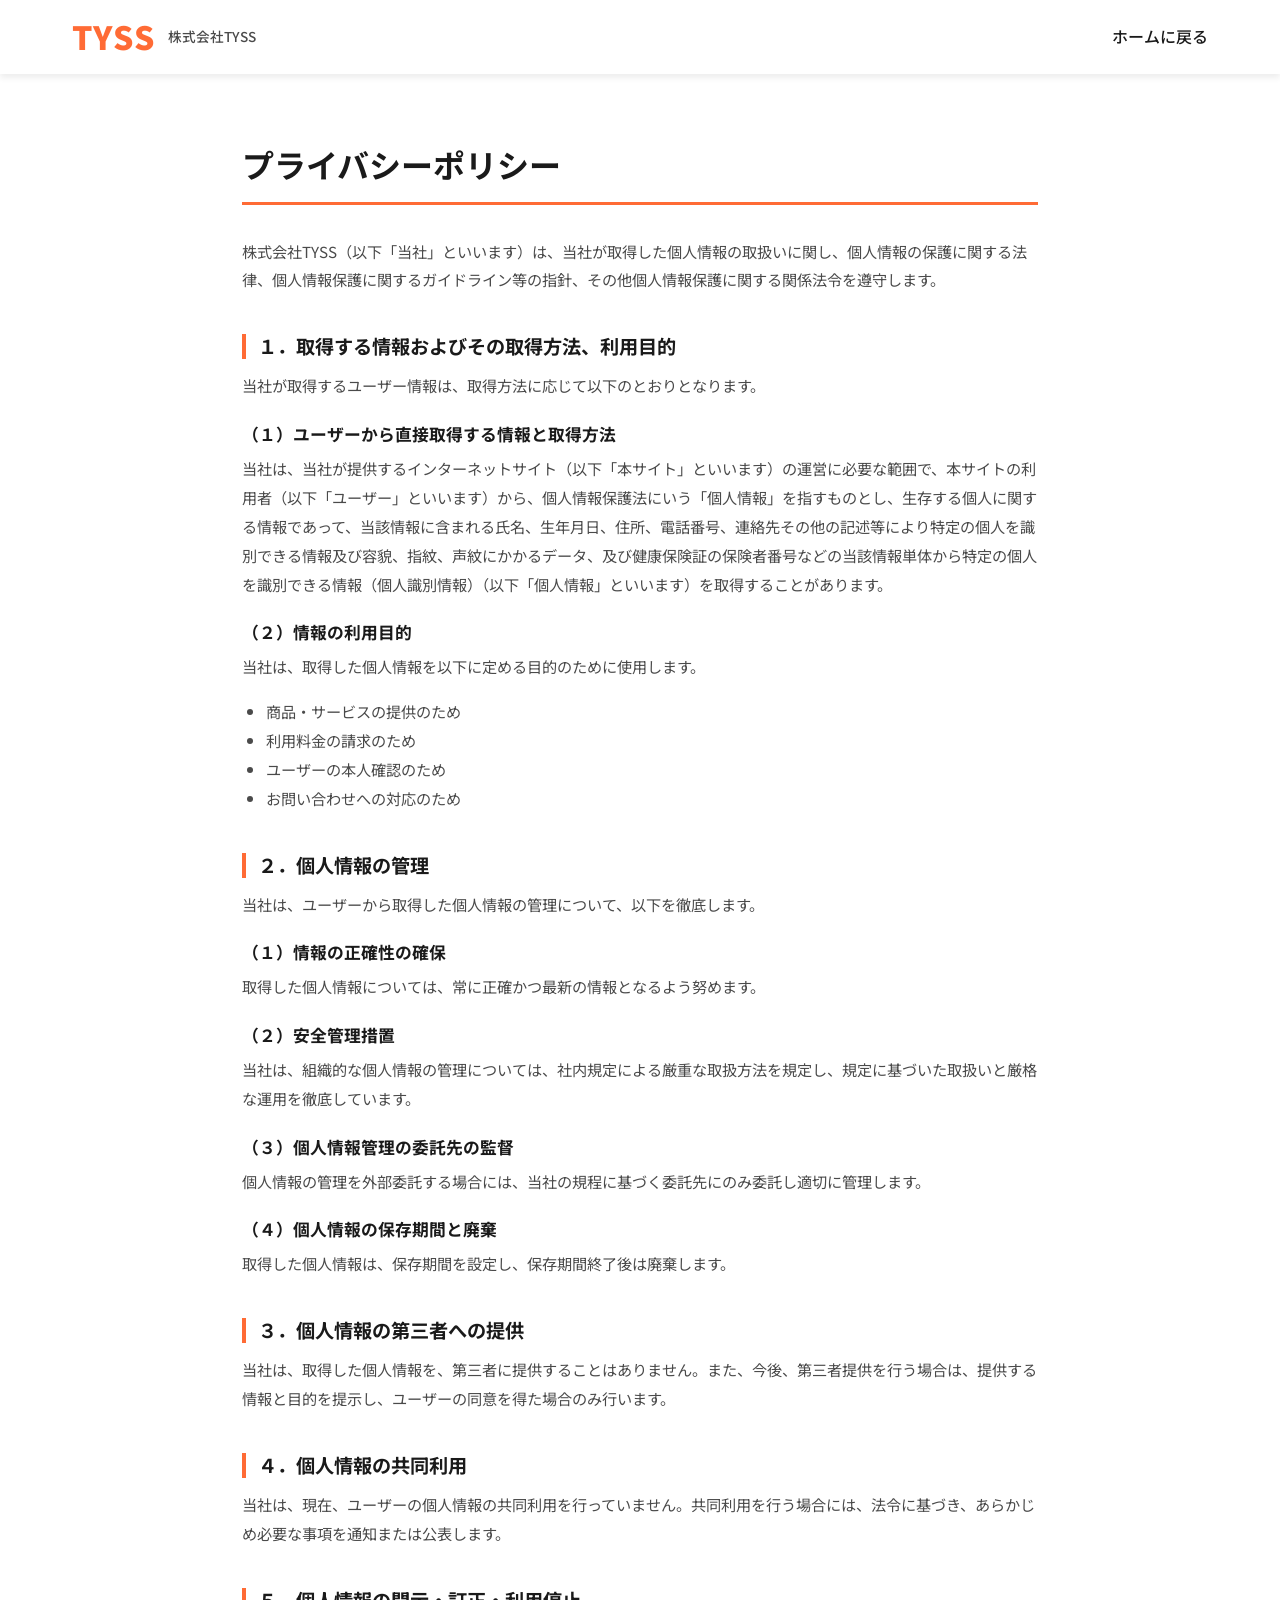
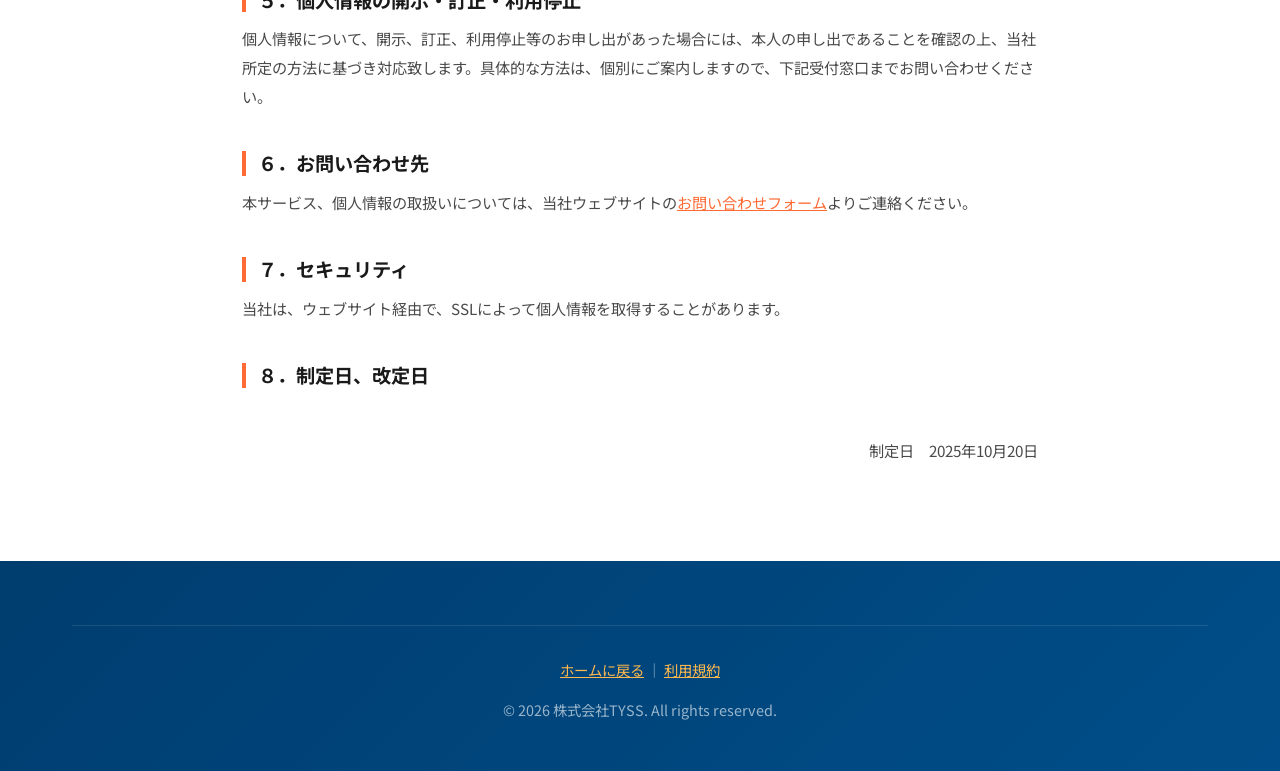
==== privacy.html @ da2907fb "改定" ====
<!DOCTYPE html>
<html lang="ja">
<head>
    <meta charset="UTF-8">
    <meta name="viewport" content="width=device-width, initial-scale=1.0">
    <meta name="description" content="株式会社TYSSのプライバシーポリシーです。">
    <title>プライバシーポリシー | 株式会社TYSS</title>

    <!-- TODO: 独自ドメイン移行時はcanonicalのURLを差し替えてください -->
    <link rel="canonical" href="https://take-ichita.github.io/tyss-site/privacy.html">

    <link rel="icon" type="image/svg+xml" href="favicon.svg">
    <link rel="icon" type="image/png" sizes="32x32" href="favicon-32.png">
    <link rel="apple-touch-icon" sizes="180x180" href="apple-touch-icon.png">
    <link rel="stylesheet" href="css/style.css">
    <link rel="preconnect" href="https://fonts.googleapis.com">
    <link rel="preconnect" href="https://fonts.gstatic.com" crossorigin>
    <link href="https://fonts.googleapis.com/css2?family=Noto+Sans+JP:wght@300;400;500;600;700;900&display=swap" rel="stylesheet">
</head>
<body>
    <nav class="navbar navbar-legal">
        <div class="container">
            <div class="nav-wrapper">
                <div class="logo">
                    <a href="index.html" class="logo-link">
                        <span class="logo-mark">TYSS</span>
                        <span class="logo-subtitle">株式会社TYSS</span>
                    </a>
                </div>
                <ul class="nav-menu">
                    <li><a href="index.html">ホームに戻る</a></li>
                </ul>
            </div>
        </div>
    </nav>

    <main class="legal-main">
        <div class="container legal-container">
            <h1>プライバシーポリシー</h1>
            <p>株式会社TYSS（以下「当社」といいます）は、当社が取得した個人情報の取扱いに関し、個人情報の保護に関する法律、個人情報保護に関するガイドライン等の指針、その他個人情報保護に関する関係法令を遵守します。</p>

            <h2>１．取得する情報およびその取得方法、利用目的</h2>
            <p>当社が取得するユーザー情報は、取得方法に応じて以下のとおりとなります。</p>
            <h3>（１）ユーザーから直接取得する情報と取得方法</h3>
            <p>当社は、当社が提供するインターネットサイト（以下「本サイト」といいます）の運営に必要な範囲で、本サイトの利用者（以下「ユーザー」といいます）から、個人情報保護法にいう「個人情報」を指すものとし、生存する個人に関する情報であって、当該情報に含まれる氏名、生年月日、住所、電話番号、連絡先その他の記述等により特定の個人を識別できる情報及び容貌、指紋、声紋にかかるデータ、及び健康保険証の保険者番号などの当該情報単体から特定の個人を識別できる情報（個人識別情報）（以下「個人情報」といいます）を取得することがあります。</p>
            <h3>（２）情報の利用目的</h3>
            <p>当社は、取得した個人情報を以下に定める目的のために使用します。</p>
            <ul>
                <li>商品・サービスの提供のため</li>
                <li>利用料金の請求のため</li>
                <li>ユーザーの本人確認のため</li>
                <li>お問い合わせへの対応のため</li>
            </ul>

            <h2>２．個人情報の管理</h2>
            <p>当社は、ユーザーから取得した個人情報の管理について、以下を徹底します。</p>
            <h3>（１）情報の正確性の確保</h3>
            <p>取得した個人情報については、常に正確かつ最新の情報となるよう努めます。</p>
            <h3>（２）安全管理措置</h3>
            <p>当社は、組織的な個人情報の管理については、社内規定による厳重な取扱方法を規定し、規定に基づいた取扱いと厳格な運用を徹底しています。</p>
            <h3>（３）個人情報管理の委託先の監督</h3>
            <p>個人情報の管理を外部委託する場合には、当社の規程に基づく委託先にのみ委託し適切に管理します。</p>
            <h3>（４）個人情報の保存期間と廃棄</h3>
            <p>取得した個人情報は、保存期間を設定し、保存期間終了後は廃棄します。</p>

            <h2>３．個人情報の第三者への提供</h2>
            <p>当社は、取得した個人情報を、第三者に提供することはありません。また、今後、第三者提供を行う場合は、提供する情報と目的を提示し、ユーザーの同意を得た場合のみ行います。</p>

            <h2>４．個人情報の共同利用</h2>
            <p>当社は、現在、ユーザーの個人情報の共同利用を行っていません。共同利用を行う場合には、法令に基づき、あらかじめ必要な事項を通知または公表します。</p>

            <h2>５．個人情報の開示・訂正・利用停止</h2>
            <p>個人情報について、開示、訂正、利用停止等のお申し出があった場合には、本人の申し出であることを確認の上、当社所定の方法に基づき対応致します。具体的な方法は、個別にご案内しますので、下記受付窓口までお問い合わせください。</p>

            <h2>６．お問い合わせ先</h2>
            <p>本サービス、個人情報の取扱いについては、当社ウェブサイトの<a href="https://forms.gle/Wei9GRR1WXy8iVwd7" target="_blank" rel="noopener">お問い合わせフォーム</a>よりご連絡ください。</p>

            <h2>７．セキュリティ</h2>
            <p>当社は、ウェブサイト経由で、SSLによって個人情報を取得することがあります。</p>

            <h2>８．制定日、改定日</h2>
            <p class="legal-date">制定日　2025年10月20日</p>
        </div>
    </main>

    <footer class="footer">
        <div class="container">
            <div class="footer-bottom legal-footer-bottom">
                <p><a href="index.html">ホームに戻る</a> ｜ <a href="terms.html">利用規約</a></p>
                <p>&copy; 2026 株式会社TYSS. All rights reserved.</p>
            </div>
        </div>
    </footer>
</body>
</html>
---- css/style.css ----
/* ==========================================
   Reset & Base Styles
   ========================================== */
* {
    margin: 0;
    padding: 0;
    box-sizing: border-box;
}

:root {
    /* Primary Colors */
    --primary-color: #FF6B35;
    --primary-dark: #E5522A;
    --primary-light: #FF8F6D;
    
    /* Secondary Colors */
    --secondary-color: #004E89;
    --secondary-dark: #003D6F;
    --secondary-light: #1A6FA8;
    
    /* Accent Colors */
    --accent-orange: #FFB84D;
    --accent-red: #DC3545;
    --accent-green: #28A745;
    
    /* Neutral Colors */
    --text-primary: #1A1A1A;
    --text-secondary: #4A4A4A;
    --text-light: #6C6C6C;
    --text-white: #FFFFFF;
    
    /* Background Colors */
    --bg-white: #FFFFFF;
    --bg-light: #F8F9FA;
    --bg-gray: #E9ECEF;
    --bg-dark: #1A1A1A;
    
    /* Shadows */
    --shadow-sm: 0 2px 4px rgba(0, 0, 0, 0.05);
    --shadow-md: 0 4px 6px rgba(0, 0, 0, 0.07);
    --shadow-lg: 0 10px 25px rgba(0, 0, 0, 0.1);
    --shadow-xl: 0 20px 40px rgba(0, 0, 0, 0.15);
    
    /* Transitions */
    --transition-fast: 0.2s ease;
    --transition-normal: 0.3s ease;
    --transition-slow: 0.5s ease;
    
    /* Border Radius */
    --radius-sm: 4px;
    --radius-md: 8px;
    --radius-lg: 12px;
    --radius-xl: 20px;
    
    /* Spacing */
    --spacing-xs: 0.5rem;
    --spacing-sm: 1rem;
    --spacing-md: 2rem;
    --spacing-lg: 4rem;
    --spacing-xl: 6rem;
}

html {
    scroll-behavior: smooth;
}

body {
    font-family: 'Noto Sans JP', sans-serif;
    line-height: 1.7;
    color: var(--text-primary);
    background-color: var(--bg-white);
    overflow-x: hidden;
}

.container {
    max-width: 1200px;
    margin: 0 auto;
    padding: 0 2rem;
}

/* ==========================================
   Typography
   ========================================== */
h1, h2, h3, h4, h5, h6 {
    font-weight: 700;
    line-height: 1.3;
    margin-bottom: 1rem;
}

p {
    margin-bottom: 1rem;
}

a {
    text-decoration: none;
    color: inherit;
    transition: var(--transition-normal);
}

/* ==========================================
   Navigation
   ========================================== */
.navbar {
    position: fixed;
    top: 0;
    left: 0;
    right: 0;
    background-color: rgba(255, 255, 255, 0.98);
    box-shadow: var(--shadow-md);
    z-index: 1000;
    transition: var(--transition-normal);
}

.navbar.scrolled {
    background-color: rgba(255, 255, 255, 0.95);
    backdrop-filter: blur(10px);
}

.nav-wrapper {
    display: flex;
    justify-content: space-between;
    align-items: center;
    padding: 1rem 0;
}

.logo {
    display: flex;
    align-items: center;
    gap: 0.75rem;
}

.logo h1 {
    font-size: 2rem;
    font-weight: 900;
    color: var(--primary-color);
    margin: 0;
    letter-spacing: 2px;
}

.logo-subtitle {
    font-size: 0.85rem;
    color: var(--text-secondary);
    font-weight: 500;
}

.nav-menu {
    display: flex;
    list-style: none;
    gap: 2rem;
    align-items: center;
}

.nav-menu a {
    font-weight: 500;
    color: var(--text-primary);
    position: relative;
    padding: 0.5rem 0;
}

.nav-menu a:not(.btn-contact)::after {
    content: '';
    position: absolute;
    bottom: 0;
    left: 0;
    width: 0;
    height: 2px;
    background-color: var(--primary-color);
    transition: var(--transition-normal);
}

.nav-menu a:not(.btn-contact):hover::after {
    width: 100%;
}

.btn-contact {
    background: linear-gradient(135deg, var(--primary-color), var(--primary-dark));
    color: var(--text-white) !important;
    padding: 0.75rem 1.5rem;
    border-radius: var(--radius-lg);
    font-weight: 600;
    box-shadow: var(--shadow-md);
}

.btn-contact:hover {
    transform: translateY(-2px);
    box-shadow: var(--shadow-lg);
}

.mobile-menu-toggle {
    display: none;
    flex-direction: column;
    gap: 0.4rem;
    background: none;
    border: none;
    cursor: pointer;
    padding: 0.5rem;
}

.mobile-menu-toggle span {
    width: 25px;
    height: 3px;
    background-color: var(--text-primary);
    border-radius: 2px;
    transition: var(--transition-normal);
}

/* ==========================================
   Hero Section
   ========================================== */
.hero {
    position: relative;
    min-height: 100vh;
    display: flex;
    align-items: center;
    background: linear-gradient(135deg, #004E89 0%, #1A6FA8 100%);
    background-image: 
        linear-gradient(135deg, rgba(0, 78, 137, 0.95) 0%, rgba(26, 111, 168, 0.9) 100%),
        url('../images/hero-export-business.jpg');
    background-size: cover;
    background-position: center;
    background-attachment: fixed;
    overflow: hidden;
}

.hero::before {
    content: '';
    position: absolute;
    top: 0;
    left: 0;
    right: 0;
    bottom: 0;
    background: radial-gradient(circle at top right, rgba(255, 107, 53, 0.15), transparent 50%);
}

.hero-overlay {
    position: absolute;
    top: 0;
    left: 0;
    right: 0;
    bottom: 0;
    background: linear-gradient(180deg, rgba(0, 0, 0, 0.3) 0%, rgba(0, 0, 0, 0.5) 100%);
}

.hero-content {
    position: relative;
    z-index: 2;
    padding: 8rem 0 4rem;
    width: 100%;
}

.hero-text {
    max-width: 900px;
}

.hero-badge {
    display: inline-flex;
    align-items: center;
    gap: 0.6rem;
    background: rgba(255, 255, 255, 0.12);
    border: 1px solid rgba(255, 255, 255, 0.35);
    color: var(--text-white);
    padding: 0.5rem 1.25rem;
    border-radius: 50px;
    font-size: 0.9rem;
    font-weight: 600;
    letter-spacing: 0.5px;
    margin-bottom: 1.5rem;
    backdrop-filter: blur(4px);
}

.hero-badge i {
    color: var(--accent-orange);
}

.hero-subtitle {
    font-size: 1.2rem;
    color: var(--accent-orange);
    font-weight: 600;
    letter-spacing: 3px;
    text-transform: uppercase;
    margin-bottom: 1rem;
}

.hero-title {
    font-size: 4rem;
    color: var(--text-white);
    font-weight: 900;
    line-height: 1.2;
    margin-bottom: 1.5rem;
}

.hero-title .highlight {
    background: linear-gradient(135deg, var(--accent-orange), var(--primary-color));
    -webkit-background-clip: text;
    -webkit-text-fill-color: transparent;
    background-clip: text;
}

.hero-description {
    font-size: 1.15rem;
    color: rgba(255, 255, 255, 0.95);
    line-height: 1.8;
    margin-bottom: 2.5rem;
}

.hero-buttons {
    display: flex;
    gap: 1.5rem;
    flex-wrap: wrap;
}

.btn {
    display: inline-flex;
    align-items: center;
    gap: 0.5rem;
    padding: 1rem 2rem;
    font-size: 1rem;
    font-weight: 600;
    border-radius: var(--radius-lg);
    cursor: pointer;
    transition: var(--transition-normal);
    border: 2px solid transparent;
}

.btn-primary {
    background: linear-gradient(135deg, var(--primary-color), var(--primary-dark));
    color: var(--text-white);
    box-shadow: var(--shadow-lg);
}

.btn-primary:hover {
    transform: translateY(-3px);
    box-shadow: var(--shadow-xl);
}

.btn-secondary {
    background-color: transparent;
    color: var(--text-white);
    border: 2px solid var(--text-white);
}

.btn-secondary:hover {
    background-color: var(--text-white);
    color: var(--secondary-color);
}

.scroll-indicator {
    position: absolute;
    bottom: 2rem;
    left: 50%;
    transform: translateX(-50%);
    z-index: 3;
}

.scroll-indicator span {
    display: block;
    width: 30px;
    height: 50px;
    border: 2px solid rgba(255, 255, 255, 0.5);
    border-radius: 50px;
    position: relative;
}

.scroll-indicator span::before {
    content: '';
    position: absolute;
    top: 10px;
    left: 50%;
    transform: translateX(-50%);
    width: 6px;
    height: 6px;
    background-color: var(--text-white);
    border-radius: 50%;
    animation: scroll-down 2s infinite;
}

@keyframes scroll-down {
    0%, 100% {
        top: 10px;
        opacity: 1;
    }
    50% {
        top: 25px;
        opacity: 0.5;
    }
}

/* Fade In Animations */
.fade-in-up {
    opacity: 0;
    transform: translateY(30px);
    animation: fadeInUp 1s ease forwards;
}

.delay-1 { animation-delay: 0.2s; }
.delay-2 { animation-delay: 0.4s; }
.delay-3 { animation-delay: 0.6s; }

@keyframes fadeInUp {
    to {
        opacity: 1;
        transform: translateY(0);
    }
}

/* ==========================================
   Section Headers
   ========================================== */
.section-header {
    text-align: center;
    margin-bottom: 4rem;
}

.section-title {
    font-size: 2.5rem;
    color: var(--text-primary);
    font-weight: 900;
    margin-bottom: 0.5rem;
}

.section-subtitle {
    font-size: 1rem;
    color: var(--text-light);
    letter-spacing: 2px;
    text-transform: uppercase;
    margin-bottom: 1rem;
}

.title-underline {
    width: 80px;
    height: 4px;
    background: linear-gradient(90deg, var(--primary-color), var(--accent-orange));
    margin: 0 auto;
    border-radius: 2px;
}

/* ==========================================
   Business Overview Section
   ========================================== */
.business-overview {
    padding: var(--spacing-xl) 0;
    background-color: var(--bg-light);
}

.business-grid {
    display: grid;
    grid-template-columns: 1fr;
    gap: 2rem;
}

.business-card {
    position: relative;
    background-color: var(--bg-white);
    border-radius: var(--radius-xl);
    overflow: hidden;
    box-shadow: var(--shadow-md);
    transition: var(--transition-normal);
}

.business-card:hover {
    transform: translateY(-8px);
    box-shadow: var(--shadow-xl);
}

.main-business {
    grid-column: 1;
    position: relative;
}

.business-card-badge {
    position: absolute;
    top: 1.5rem;
    right: 1.5rem;
    background: linear-gradient(135deg, var(--primary-color), var(--primary-dark));
    color: var(--text-white);
    padding: 0.5rem 1.5rem;
    border-radius: var(--radius-lg);
    font-weight: 700;
    font-size: 0.9rem;
    z-index: 10;
    box-shadow: var(--shadow-lg);
}

.business-card-badge.badge-focus {
    background: linear-gradient(135deg, var(--secondary-color), var(--secondary-light));
}

.business-card-image {
    position: relative;
    width: 100%;
    height: 300px;
    overflow: hidden;
}

.business-card-image img {
    width: 100%;
    height: 100%;
    object-fit: cover;
    transition: var(--transition-slow);
}

.business-card:hover .business-card-image img {
    transform: scale(1.05);
}

.business-card-overlay {
    position: absolute;
    top: 0;
    left: 0;
    right: 0;
    bottom: 0;
    background: linear-gradient(180deg, transparent 0%, rgba(0, 0, 0, 0.3) 100%);
    display: flex;
    align-items: center;
    justify-content: center;
}

.business-card-overlay i {
    font-size: 4rem;
    color: var(--text-white);
    opacity: 0;
    transform: scale(0.8);
    transition: var(--transition-normal);
}

.business-card:hover .business-card-overlay i {
    opacity: 0.8;
    transform: scale(1);
}

.business-card-content {
    padding: 2rem;
}

.business-card-title {
    font-size: 1.5rem;
    color: var(--text-primary);
    margin-bottom: 1rem;
    display: flex;
    align-items: center;
    gap: 0.75rem;
}

.business-card-title i {
    color: var(--primary-color);
    font-size: 1.8rem;
}

.business-card-description {
    color: var(--text-secondary);
    line-height: 1.8;
    margin-bottom: 1.5rem;
}

.business-features {
    list-style: none;
    display: grid;
    gap: 0.75rem;
}

.business-features li {
    display: flex;
    align-items: center;
    gap: 0.75rem;
    color: var(--text-secondary);
    font-size: 0.95rem;
}

.business-features i {
    color: var(--accent-green);
    font-size: 1rem;
}

.business-links {
    display: flex;
    flex-wrap: wrap;
    gap: 0.75rem;
    margin-top: 1.5rem;
}

.business-link {
    display: inline-flex;
    align-items: center;
    gap: 0.5rem;
    padding: 0.6rem 1.2rem;
    border: 2px solid var(--primary-color);
    border-radius: var(--radius-lg);
    color: var(--primary-color);
    font-weight: 600;
    font-size: 0.9rem;
}

.business-link:hover {
    background-color: var(--primary-color);
    color: var(--text-white);
}

.business-link i {
    font-size: 0.75rem;
}

/* AI事業カード(写真素材の代わりにグラデーション背景を使用) */
.business-card-image-ai {
    background: linear-gradient(135deg, var(--secondary-dark) 0%, var(--secondary-light) 55%, var(--primary-color) 130%);
    display: flex;
    align-items: center;
    justify-content: center;
}

.ai-card-icon {
    font-size: 5rem;
    color: rgba(255, 255, 255, 0.9);
    transition: var(--transition-slow);
}

.business-card:hover .ai-card-icon {
    transform: scale(1.05);
}

/* ==========================================
   Services Section
   ========================================== */
.services {
    padding: var(--spacing-xl) 0;
    background-color: var(--bg-white);
}

.services-grid {
    display: grid;
    grid-template-columns: repeat(auto-fit, minmax(300px, 1fr));
    gap: 2rem;
}

.service-card {
    background-color: var(--bg-white);
    padding: 2.5rem;
    border-radius: var(--radius-xl);
    box-shadow: var(--shadow-md);
    transition: var(--transition-normal);
    border: 2px solid transparent;
    text-align: center;
}

.service-card:hover {
    transform: translateY(-5px);
    box-shadow: var(--shadow-lg);
    border-color: var(--primary-light);
}

.service-icon {
    width: 80px;
    height: 80px;
    margin: 0 auto 1.5rem;
    background: linear-gradient(135deg, var(--primary-color), var(--primary-dark));
    border-radius: 50%;
    display: flex;
    align-items: center;
    justify-content: center;
    transition: var(--transition-normal);
}

.service-card:hover .service-icon {
    transform: rotateY(360deg);
}

.service-icon i {
    font-size: 2rem;
    color: var(--text-white);
}

.service-card h3 {
    font-size: 1.3rem;
    color: var(--text-primary);
    margin-bottom: 1rem;
}

.service-card p {
    color: var(--text-secondary);
    line-height: 1.7;
}

/* ==========================================
   Strengths Section
   ========================================== */
.strengths {
    padding: var(--spacing-xl) 0;
    background: linear-gradient(135deg, #F8F9FA 0%, #E9ECEF 100%);
}

.strengths-content {
    display: grid;
    gap: 2rem;
}

.strength-item {
    display: grid;
    grid-template-columns: 100px 1fr;
    gap: 2rem;
    background-color: var(--bg-white);
    padding: 2.5rem;
    border-radius: var(--radius-xl);
    box-shadow: var(--shadow-md);
    transition: var(--transition-normal);
    border-left: 5px solid var(--primary-color);
}

.strength-item:hover {
    transform: translateX(10px);
    box-shadow: var(--shadow-lg);
}

.strength-number {
    font-size: 3rem;
    font-weight: 900;
    color: var(--primary-color);
    opacity: 0.3;
    line-height: 1;
}

.strength-content h3 {
    font-size: 1.4rem;
    color: var(--text-primary);
    margin-bottom: 1rem;
    display: flex;
    align-items: center;
    gap: 0.75rem;
}

.strength-content h3 i {
    color: var(--primary-color);
    font-size: 1.5rem;
}

.strength-content p {
    color: var(--text-secondary);
    line-height: 1.8;
}

/* ==========================================
   Partnership Section
   ========================================== */
.partnership {
    padding: var(--spacing-lg) 0;
    background: linear-gradient(135deg, var(--secondary-dark) 0%, var(--secondary-color) 100%);
    position: relative;
    overflow: hidden;
}

.partnership::before {
    content: '';
    position: absolute;
    top: 0;
    left: 0;
    right: 0;
    bottom: 0;
    background: radial-gradient(circle at top right, rgba(255, 107, 53, 0.15), transparent 50%);
}

.partnership-content {
    position: relative;
    z-index: 1;
    text-align: center;
    max-width: 800px;
    margin: 0 auto;
}

.partnership-badge {
    display: inline-flex;
    align-items: center;
    gap: 0.75rem;
    background: linear-gradient(135deg, var(--accent-orange), var(--primary-color));
    color: var(--text-white);
    padding: 0.75rem 2rem;
    border-radius: 50px;
    font-weight: 700;
    font-size: 1rem;
    letter-spacing: 1px;
    box-shadow: var(--shadow-lg);
    margin-bottom: 1.5rem;
}

.partnership-badge i {
    font-size: 1.2rem;
}

.partnership-title {
    font-size: 1.8rem;
    color: var(--text-white);
    font-weight: 700;
    margin-bottom: 1rem;
}

.partnership-description {
    color: rgba(255, 255, 255, 0.85);
    line-height: 1.9;
    margin-bottom: 0;
}

/* ==========================================
   Contact Section
   ========================================== */
.contact {
    padding: var(--spacing-xl) 0;
    background-color: var(--bg-white);
}

.contact-content {
    display: grid;
    grid-template-columns: 1fr 1fr;
    gap: 4rem;
    align-items: start;
}

.contact-info h3 {
    font-size: 1.8rem;
    color: var(--text-primary);
    margin-bottom: 1rem;
}

.contact-description {
    color: var(--text-secondary);
    line-height: 1.8;
    margin-bottom: 2rem;
}

.contact-items {
    display: grid;
    gap: 2rem;
}

.contact-item {
    display: grid;
    grid-template-columns: 60px 1fr;
    gap: 1.5rem;
    align-items: start;
}

.contact-item-icon {
    width: 60px;
    height: 60px;
    background: linear-gradient(135deg, var(--primary-color), var(--primary-dark));
    border-radius: var(--radius-lg);
    display: flex;
    align-items: center;
    justify-content: center;
}

.contact-item-icon i {
    font-size: 1.5rem;
    color: var(--text-white);
}

.contact-item-content h4 {
    font-size: 1.2rem;
    color: var(--text-primary);
    margin-bottom: 0.5rem;
}

.contact-item-content p,
.contact-item-content ul {
    color: var(--text-secondary);
    line-height: 1.7;
}

.contact-item-content ul {
    list-style: none;
    padding-left: 0;
}

.contact-item-content ul li {
    padding: 0.25rem 0;
}

.contact-item-content ul li::before {
    content: '・';
    color: var(--primary-color);
    font-weight: bold;
    margin-right: 0.5rem;
}

.contact-cta-card {
    background-color: var(--bg-light);
    padding: 2.5rem;
    border-radius: var(--radius-xl);
    box-shadow: var(--shadow-md);
    border: 2px solid rgba(255, 107, 53, 0.15);
    text-align: center;
}

.contact-cta-icon {
    width: 80px;
    height: 80px;
    margin: 0 auto 1.5rem;
    background: linear-gradient(135deg, var(--primary-color), var(--primary-dark));
    border-radius: 50%;
    display: flex;
    align-items: center;
    justify-content: center;
}

.contact-cta-icon i {
    font-size: 2rem;
    color: var(--text-white);
}

.contact-cta-card h3 {
    font-size: 1.5rem;
    color: var(--text-primary);
    margin-bottom: 1rem;
}

.contact-cta-description {
    color: var(--text-secondary);
    line-height: 1.8;
    margin-bottom: 2rem;
}

.contact-cta-steps {
    list-style: none;
    display: grid;
    gap: 1rem;
    text-align: left;
    max-width: 340px;
    margin: 0 auto 2rem;
}

.contact-cta-steps li {
    display: flex;
    align-items: center;
    gap: 1rem;
    color: var(--text-secondary);
    font-weight: 500;
}

.step-number {
    flex-shrink: 0;
    width: 32px;
    height: 32px;
    background: linear-gradient(135deg, var(--primary-color), var(--primary-dark));
    color: var(--text-white);
    border-radius: 50%;
    display: flex;
    align-items: center;
    justify-content: center;
    font-weight: 700;
    font-size: 0.9rem;
}

.btn-cta {
    font-size: 1.1rem;
    padding: 1.1rem 2.5rem;
}

.btn-cta-external {
    font-size: 0.85rem;
    opacity: 0.8;
}

.contact-cta-note {
    margin-top: 1.5rem;
    margin-bottom: 0;
    font-size: 0.85rem;
    color: var(--text-light);
    line-height: 1.7;
}

/* ==========================================
   Legal Pages (利用規約・プライバシーポリシー)
   ========================================== */
.logo-link {
    display: flex;
    align-items: center;
    gap: 0.75rem;
}

.logo-mark {
    font-size: 2rem;
    font-weight: 900;
    color: var(--primary-color);
    letter-spacing: 2px;
    line-height: 1.3;
}

.legal-main {
    padding: 9rem 0 5rem;
    background-color: var(--bg-white);
}

.legal-container {
    max-width: 860px;
}

.legal-main h1 {
    font-size: 2rem;
    color: var(--text-primary);
    margin-bottom: 2rem;
    padding-bottom: 1rem;
    border-bottom: 3px solid var(--primary-color);
}

.legal-main h2 {
    font-size: 1.2rem;
    color: var(--text-primary);
    margin-top: 2.5rem;
    margin-bottom: 0.75rem;
    padding-left: 0.75rem;
    border-left: 4px solid var(--primary-color);
}

.legal-main h3 {
    font-size: 1.05rem;
    color: var(--text-primary);
    margin-top: 1.5rem;
    margin-bottom: 0.5rem;
}

.legal-main p,
.legal-main li {
    color: var(--text-secondary);
    font-size: 0.95rem;
    line-height: 1.9;
}

.legal-main ul {
    padding-left: 1.5rem;
    margin-bottom: 1rem;
}

.legal-main a {
    color: var(--primary-color);
    text-decoration: underline;
}

.legal-date {
    margin-top: 3rem;
    text-align: right;
    color: var(--text-light);
}

.legal-footer-bottom a {
    color: var(--accent-orange);
    text-decoration: underline;
}

/* ==========================================
   Footer
   ========================================== */
.footer {
    background: linear-gradient(135deg, var(--secondary-dark), var(--secondary-color));
    color: var(--text-white);
    padding: 4rem 0 2rem;
}

.footer-content {
    display: grid;
    grid-template-columns: repeat(auto-fit, minmax(200px, 1fr));
    gap: 3rem;
    margin-bottom: 3rem;
}

.footer-title {
    font-size: 1.5rem;
    margin-bottom: 1rem;
    color: var(--text-white);
}

.footer-description {
    color: rgba(255, 255, 255, 0.8);
    line-height: 1.7;
}

.footer-section h4 {
    font-size: 1.1rem;
    margin-bottom: 1rem;
    color: var(--text-white);
}

.footer-links {
    list-style: none;
}

.footer-links li {
    margin-bottom: 0.5rem;
}

.footer-links a {
    color: rgba(255, 255, 255, 0.8);
    transition: var(--transition-normal);
}

.footer-links a:hover {
    color: var(--accent-orange);
    padding-left: 5px;
}

.footer-contact {
    color: rgba(255, 255, 255, 0.8);
    line-height: 1.7;
}

.footer-contact a {
    color: var(--accent-orange);
    text-decoration: underline;
}

.footer-bottom {
    text-align: center;
    padding-top: 2rem;
    border-top: 1px solid rgba(255, 255, 255, 0.1);
}

.footer-bottom p {
    color: rgba(255, 255, 255, 0.6);
    font-size: 0.9rem;
}

/* ==========================================
   Responsive Design
   ========================================== */
@media (min-width: 768px) {
    .business-grid {
        grid-template-columns: repeat(2, 1fr);
    }

    .main-business {
        grid-column: 1 / -1;
    }
}

@media (min-width: 1024px) {
    .business-grid {
        grid-template-columns: repeat(3, 1fr);
    }
}

@media (max-width: 768px) {
    .nav-menu {
        position: fixed;
        top: 80px;
        left: 0;
        right: 0;
        flex-direction: column;
        background-color: var(--bg-white);
        padding: 2rem;
        gap: 1rem;
        box-shadow: var(--shadow-lg);
        transform: translateX(-100%);
        transition: var(--transition-normal);
    }
    
    .nav-menu.active {
        transform: translateX(0);
    }
    
    .mobile-menu-toggle {
        display: flex;
    }

    /* 法務ページはハンバーガーメニューを持たないため、リンクをそのまま表示する */
    .navbar-legal .nav-menu {
        position: static;
        flex-direction: row;
        transform: none;
        box-shadow: none;
        padding: 0;
        background-color: transparent;
    }

    .mobile-menu-toggle.active span:nth-child(1) {
        transform: translateY(9px) rotate(45deg);
    }

    .mobile-menu-toggle.active span:nth-child(2) {
        opacity: 0;
    }

    .mobile-menu-toggle.active span:nth-child(3) {
        transform: translateY(-9px) rotate(-45deg);
    }
    
    .hero-title {
        font-size: 2.5rem;
    }
    
    .hero-description {
        font-size: 1rem;
    }
    
    .hero-buttons {
        flex-direction: column;
    }
    
    .contact-content {
        grid-template-columns: 1fr;
        gap: 3rem;
    }
    
    .strength-item {
        grid-template-columns: 1fr;
        gap: 1rem;
    }
    
    .strength-number {
        font-size: 2rem;
    }
    
    .section-title {
        font-size: 2rem;
    }

    .partnership-title {
        font-size: 1.4rem;
    }

    .container {
        padding: 0 1.5rem;
    }
}

@media (max-width: 480px) {
    .hero-title {
        font-size: 2rem;
    }
    
    .logo h1 {
        font-size: 1.5rem;
    }
    
    .business-card-content,
    .service-card,
    .contact-cta-card {
        padding: 1.5rem;
    }
}
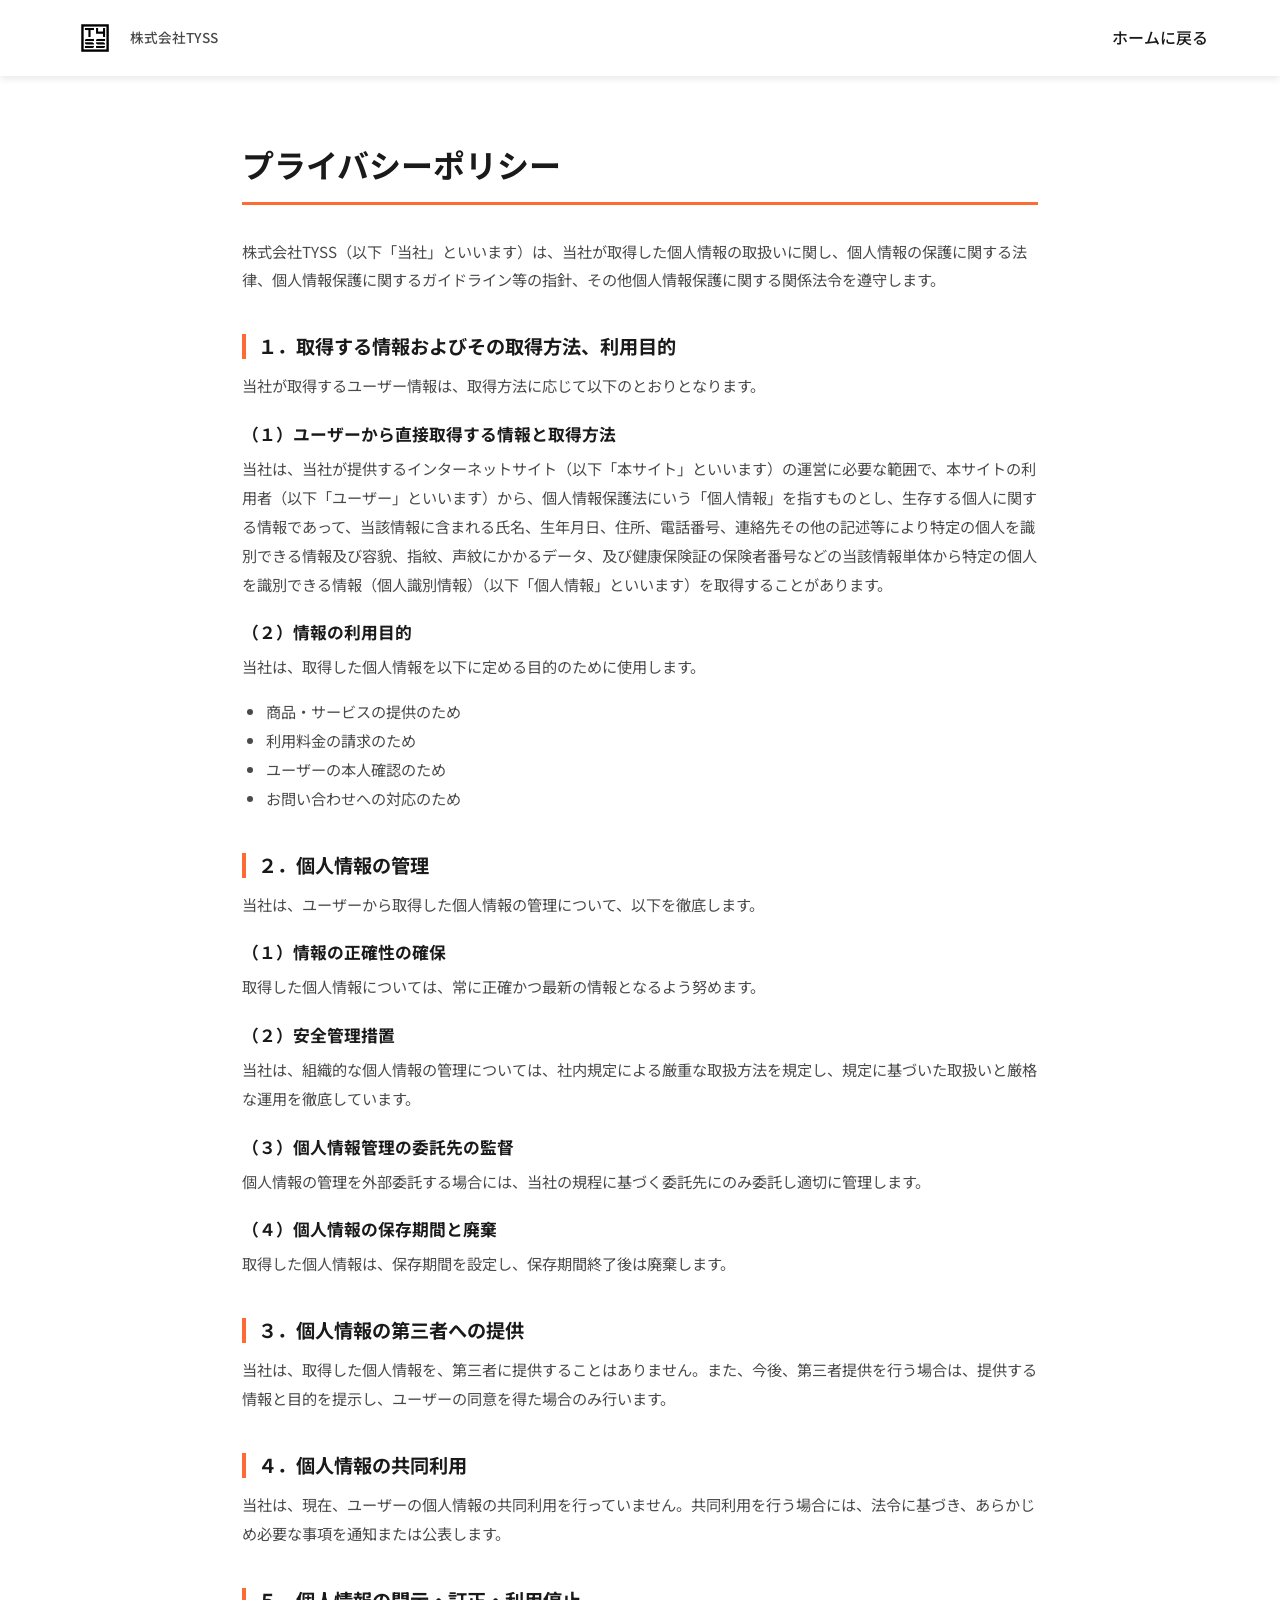
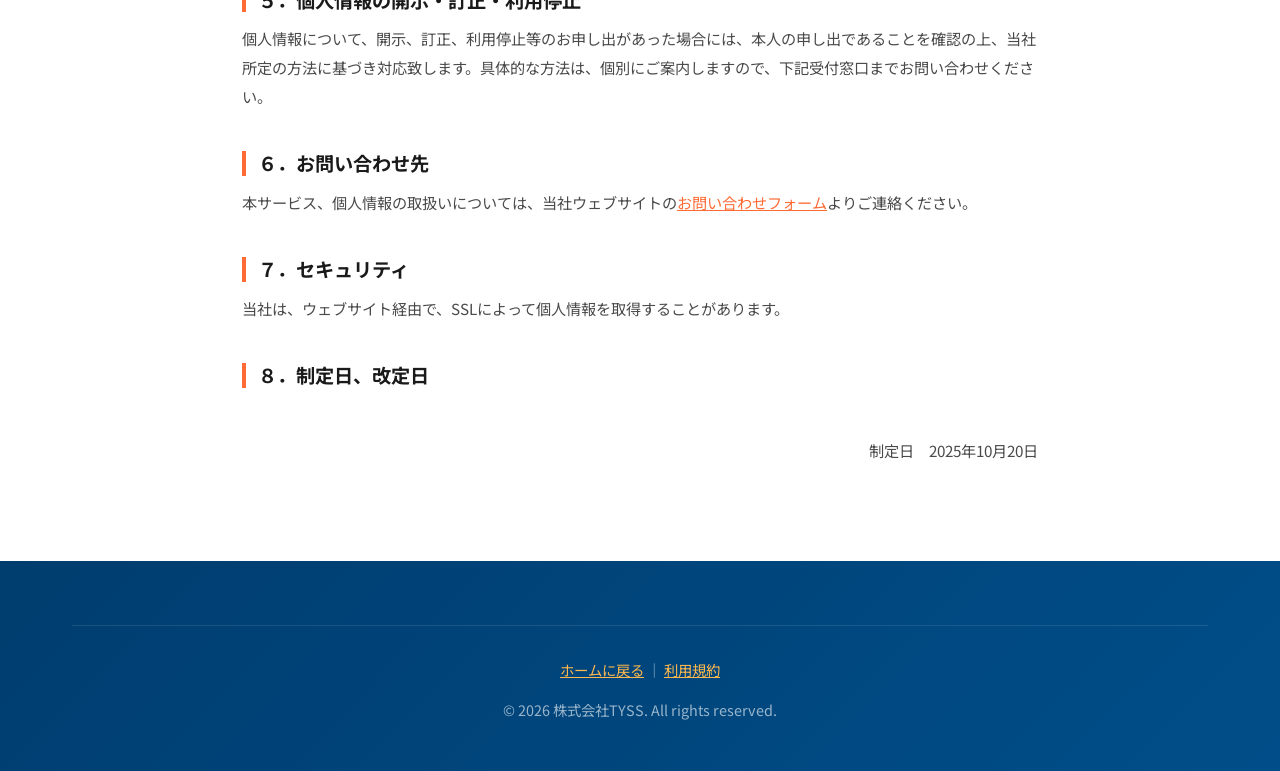
==== commit beabb273: "初回公開版" ====
--- a/privacy.html
+++ b/privacy.html
@@ -23,7 +23,7 @@
             <div class="nav-wrapper">
                 <div class="logo">
                     <a href="index.html" class="logo-link">
-                        <span class="logo-mark">TYSS</span>
+                        <img src="images/tyss-logo.png" alt="" class="logo-img">
                         <span class="logo-subtitle">株式会社TYSS</span>
                     </a>
                 </div>
--- a/css/style.css
+++ b/css/style.css
@@ -129,12 +129,10 @@
     gap: 0.75rem;
 }
 
-.logo h1 {
-    font-size: 2rem;
-    font-weight: 900;
-    color: var(--primary-color);
-    margin: 0;
-    letter-spacing: 2px;
+.logo-img {
+    height: 44px;
+    width: auto;
+    display: block;
 }
 
 .logo-subtitle {
@@ -175,7 +173,7 @@
 .btn-contact {
     background: linear-gradient(135deg, var(--primary-color), var(--primary-dark));
     color: var(--text-white) !important;
-    padding: 0.75rem 1.5rem;
+    padding: 0.9rem 3.25rem;
     border-radius: var(--radius-lg);
     font-weight: 600;
     box-shadow: var(--shadow-md);
@@ -462,28 +460,6 @@
     box-shadow: var(--shadow-xl);
 }
 
-.main-business {
-    grid-column: 1;
-    position: relative;
-}
-
-.business-card-badge {
-    position: absolute;
-    top: 1.5rem;
-    right: 1.5rem;
-    background: linear-gradient(135deg, var(--primary-color), var(--primary-dark));
-    color: var(--text-white);
-    padding: 0.5rem 1.5rem;
-    border-radius: var(--radius-lg);
-    font-weight: 700;
-    font-size: 0.9rem;
-    z-index: 10;
-    box-shadow: var(--shadow-lg);
-}
-
-.business-card-badge.badge-focus {
-    background: linear-gradient(135deg, var(--secondary-color), var(--secondary-light));
-}
 
 .business-card-image {
     position: relative;
@@ -599,23 +575,6 @@
     font-size: 0.75rem;
 }
 
-/* AI事業カード(写真素材の代わりにグラデーション背景を使用) */
-.business-card-image-ai {
-    background: linear-gradient(135deg, var(--secondary-dark) 0%, var(--secondary-light) 55%, var(--primary-color) 130%);
-    display: flex;
-    align-items: center;
-    justify-content: center;
-}
-
-.ai-card-icon {
-    font-size: 5rem;
-    color: rgba(255, 255, 255, 0.9);
-    transition: var(--transition-slow);
-}
-
-.business-card:hover .ai-card-icon {
-    transform: scale(1.05);
-}
 
 /* ==========================================
    Services Section
@@ -973,14 +932,6 @@
     gap: 0.75rem;
 }
 
-.logo-mark {
-    font-size: 2rem;
-    font-weight: 900;
-    color: var(--primary-color);
-    letter-spacing: 2px;
-    line-height: 1.3;
-}
-
 .legal-main {
     padding: 9rem 0 5rem;
     background-color: var(--bg-white);
@@ -1121,15 +1072,20 @@
     .business-grid {
         grid-template-columns: repeat(2, 1fr);
     }
-
-    .main-business {
-        grid-column: 1 / -1;
-    }
-}
-
+}
+
+/* 事業カード: 上段2枚(輸出ビジネス・オリジナル商品)+下段3枚のレイアウト */
 @media (min-width: 1024px) {
     .business-grid {
-        grid-template-columns: repeat(3, 1fr);
+        grid-template-columns: repeat(6, 1fr);
+    }
+
+    .business-grid > .business-card:nth-child(-n+2) {
+        grid-column: span 3;
+    }
+
+    .business-grid > .business-card:nth-child(n+3) {
+        grid-column: span 2;
     }
 }
 
@@ -1222,8 +1178,8 @@
         font-size: 2rem;
     }
     
-    .logo h1 {
-        font-size: 1.5rem;
+    .logo-img {
+        height: 36px;
     }
     
     .business-card-content,
